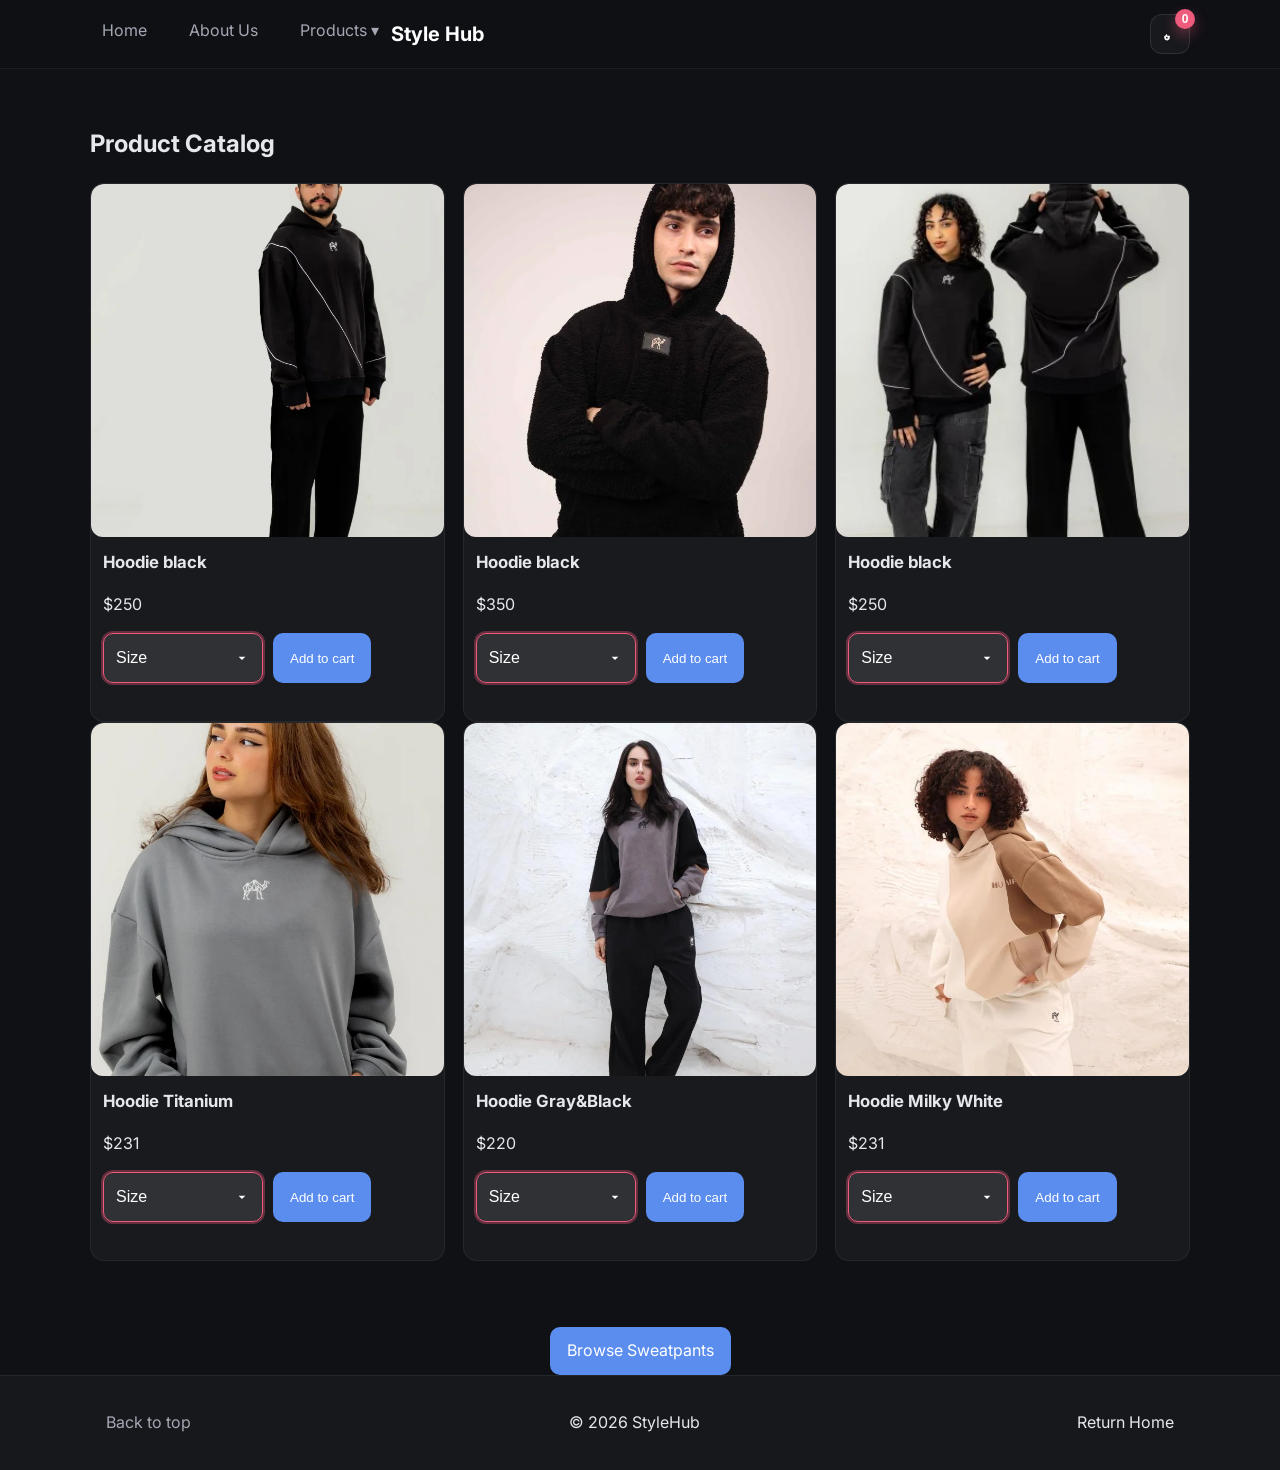
==== products.html @ 68227104 "Add files via upload" ====
<!DOCTYPE html>
<html lang="en">
<head>
  <meta charset="UTF-8">
  <meta name="viewport" content="width=device-width, initial-scale=1">
  <title>Products • StyleHub Clothing</title>
  <meta name="description" content="Browse StyleHub products across Men, Women, and Kids.">
  <meta name="keywords" content="clothing catalog, fashion products, apparel">
  <meta property="og:title" content="StyleHub Products">
  <meta property="og:type" content="website">
  <link rel="preconnect" href="https://fonts.googleapis.com">
  <link rel="preconnect" href="https://fonts.gstatic.com" crossorigin>
  <link href="https://fonts.googleapis.com/css2?family=Inter:wght@400;600;700&display=swap" rel="stylesheet">
  <link rel="stylesheet" href="styles/products.css">
</head>
<body>
  
  <header class="site-header">
    <div class="container header-inner">
      <input type="checkbox" id="nav-toggle" class="nav-toggle">
      <label for="nav-toggle" class="hamburger" aria-label="Toggle navigation" aria-controls="primary-navigation" aria-expanded="false">
        <span></span><span></span><span></span>
      </label>
      <nav id="primary-navigation" class="nav">
        <ul class="nav-links">
          <li><a href="index.html" >Home</a></li>
          <li><a href="about.html">About Us</a></li>
          <li class="dropdown">
            <a href="#">Products ▾</a>
            <ul class="dropdown-menu">
              <li><a href="products.html" class="active">Hoodies</a></li>
              <li><a href="sweatpants.html">Sweatpants</a></li>
            </ul>
          </li>
        </ul>
        <a href="index.html" class="logo">Style Hub</a>
      </nav>
      <div class="header-actions">
        <button class="cart-button" id="cart-button" aria-label="Open cart" aria-haspopup="dialog">
          <span class="cart-icon" aria-hidden="true"></span>
          <span class="cart-count" id="cart-count" aria-live="polite">0</span>
        </button>
      </div>
    </div>
  </header>

  <main>
    <section class="section container" aria-labelledby="catalog-title">
      <h1 id="catalog-title">Product Catalog</h1>
      
      <section id="Hoodies" class="catalog-section">
      
  <div class="grid cards" data-category="Hoodies">
          <article class="card product" data-category="Hoodies">
            <img src="pictures/هودى 6.webp" alt="Men's classic tee" loading="lazy" decoding="async" fetchpriority="low">
            <div class="card-body">
              <h3>Hoodie black </h3>
              <p>$250</p>
              <div class="controls">
                <select class="size" aria-label="Select size">
                  <option value="">Size</option>
                  <option>S</option>
                  <option>M</option>
                  <option>L</option>
                  <option>XL</option>
                </select>
                <button class="btn btn-primary add-to-cart" data-product="Classic Tee" data-price="25">Add to cart</button>
              </div>
              <div class="error" aria-live="polite"></div>
            </div>
          </article>
          
          <article class="card product" data-category="Hoodies">
            <img src="pictures/هودى3.webp" alt="Men's denim jacket" loading="lazy" decoding="async" fetchpriority="low">
            <div class="card-body">
              <h3>Hoodie black</h3>
              <p>$350</p>
              <div class="controls">
                <select class="size" aria-label="Select size">
                  <option value="">Size</option>
                  <option>S</option>
                  <option>M</option>
                  <option>L</option>
                  <option>XL</option>
                </select>
                <button class="btn btn-primary add-to-cart" data-product="Denim Jacket" data-price="69">Add to cart</button>
              </div>
              <div class="error" aria-live="polite"></div>
            </div>
          </article>
          
          <article class="card product" data-category="Hoodies">
            <img src="pictures/هودى 1.webp" alt="Men's chinos" loading="lazy" decoding="async" fetchpriority="low">
            <div class="card-body">
              <h3>Hoodie black</h3>
              <p>$250</p>
              <div class="controls">
                <select class="size" aria-label="Select size">
                  <option value="">Size</option>
                  <option>S</option>
                  <option>M</option>
                  <option>L</option>
                  <option>XL</option>
                </select>
                <button class="btn btn-primary add-to-cart" data-product="Chinos" data-price="49">Add to cart</button>
              </div>
              <div class="error" aria-live="polite"></div>
            </div>
          </article>
        </div>
      </section>

          <div class="grid cards" data-category="Hoodies">
          <article class="card product" data-category="Hoodies">
            <img src="pictures/دهودى2.webp" alt="Women's cardigan" loading="lazy" decoding="async" fetchpriority="low">
            <div class="card-body">
              <h3>Hoodie Titanium</h3>
              <p>$231</p>
              <div class="controls">
                <select class="size" aria-label="Select size">
                  <option value="">Size</option>
                  <option>S</option>
                  <option>M</option>
                  <option>L</option>
                  <option>XL</option>
                </select>
                <button class="btn btn-primary add-to-cart" data-product="Cardigan" data-price="59">Add to cart</button>
              </div>
              <div class="error" aria-live="polite"></div>
            </div>
          </article>
          
          <article class="card product" data-category="Hoodies">
            <img src="pictures/هودى4.webp" alt="Women's summer dress" loading="lazy" decoding="async" fetchpriority="low">
            <div class="card-body">
              <h3>Hoodie Gray&Black</h3>
              <p>$220</p>
              <div class="controls">
                <select class="size" aria-label="Select size">
                  <option value="">Size</option>
                  <option>S</option>
                  <option>M</option>
                  <option>L</option>
                  <option>XL</option>
                </select>
                <button class="btn btn-primary add-to-cart" data-product="Summer Dress" data-price="79">Add to cart</button>
              </div>
              <div class="error" aria-live="polite"></div>
            </div>
          </article>
          
          <article class="card product" data-category="Hoodies">
            <img src="pictures/هودى6.webp" alt="Women's blouse" loading="lazy" decoding="async" fetchpriority="low">
            <div class="card-body">
              <h3>Hoodie Milky White</h3>
              <p>$231</p>
              <div class="controls">
                <select class="size" aria-label="Select size">
                  <option value="">Size</option>
                  <option>S</option>
                  <option>M</option>
                  <option>L</option>
                  <option>XL</option>
                </select>
                <button class="btn btn-primary add-to-cart" data-product="Blouse" data-price="45">Add to cart</button>
              </div>
              <div class="error" aria-live="polite"></div>
            </div>
          </article>
        </div>
      </section>

    </section>
    <div style="text-align: center; margin-top: 30px;">
        <a class="btn btn-primary" href="Sweatpants.html">Browse Sweatpants</a>
      </div>
    </section>
  </main>

  <footer class="site-footer">
    <div class="container footer-inner">
      <a href="#top" class="back-to-top">Back to top</a>
      <p>© <span id="year"></span> StyleHub</p>
      <a href="index.html">Return Home</a>
    </div>
  </footer>

  <div id="toast" class="toast" aria-live="polite" aria-atomic="true"></div>
  
  <div class="cart-overlay" id="cart-overlay"></div>
  
  <aside class="cart-drawer" id="cart-drawer" role="dialog" aria-modal="true" aria-labelledby="cart-title">
    <div class="cart-header">
      <h2 id="cart-title">Your Cart</h2>
      <button class="btn btn-outline" id="cart-close">Close</button>
    </div>
    
    <div class="cart-items" id="cart-items">
      <div class="cart-empty" id="cart-empty">Your cart is empty.</div>
    </div>
    
    <div class="cart-footer">
      <div class="cart-total" id="cart-total">Total: $0</div>
      <button class="btn btn-primary" id="checkout-btn">Checkout</button>
    </div>
  </aside>
  
  <script src="scripts/products.js"></script>
</body>
</html>
---- styles/products.css ----
:root{
  --bg:#0f1115;
  --surface:#151821;
  --text:#e5e7eb;
  --muted:#a4a8b3;
  --primary:#5b8def;
  --accent:#ef5b7c;
  --success:#22c55e;
  --warning:#f59e0b
}

*{box-sizing:border-box}

html,body{margin:0;padding:0}

body{
  font-family:Inter,system-ui,Segoe UI,Arial,sans-serif;
  background:var(--bg);
  color:var(--text);
  line-height:1.6
}

img{max-width:100%;display:block;border-radius:12px}

a{color:var(--text);text-decoration:none}

.card > img{width:100%;height:auto;object-fit:cover;aspect-ratio:1/1}

.container{
  width:100%;
  max-width:1100px;
  margin:0 auto;
  padding:0 16px
}

.site-header{
  position:sticky;
  top:0;
  z-index:50;
  background:rgba(15,17,21,.8);
  backdrop-filter:saturate(120%) blur(8px);
  border-bottom:1px solid rgba(255,255,255,.06)
}

.header-inner{
  display:flex;
  align-items:center;
  justify-content:space-between;
  padding:14px 0
}

.logo{
  font-weight:700;
  font-size:1.25rem;
  color:#fff
}

.header-actions{
  display:flex;
  align-items:center;
  gap:12px
}

.cart-button{
  position:relative;
  display:inline-flex;
  align-items:center;
  justify-content:center;
  width:40px;height:40px;
  border-radius:12px;
  border:1px solid rgba(255,255,255,.1);
  background:rgba(255,255,255,.04);
  cursor:pointer;
  transition:transform .15s ease,background .2s ease
}

.cart-button:hover{
  background:rgba(255,255,255,.08);
  transform:translateY(-1px) scale(1.03)
}

.cart-icon{
  width:22px;height:22px;
  display:inline-block
}

.cart-icon::before{
  content:"";
  display:block;
  width:100%;height:100%;
  background:conic-gradient(from 180deg at 50% 50%, #fff 0 25%, transparent 0 100%);
  mask: url('data:image/svg+xml;utf8,<svg xmlns=%22http://www.w3.org/2000/svg%22 viewBox=%220 0 24 24%22><path fill=%22%23ffffff%22 d=%22M7 4h-2a1 1 0 0 0 0 2h2l1 7a3 3 0 1 0 3.5 2h3a3 3 0 1 0 2.5-1.5l1.5-7.5h-11l-.3-2zm2.5 12a1 1 0 1 1-2 0 1 1 0 0 1 2 0zm8 0a1 1 0 1 1-2 0 1 1 0 0 1 2 0zm-9.2-7h9.5l-1 5h-7.8l-.7-5z"/></svg>') center/contain no-repeat
}

.cart-count{
  position:absolute;
  top:-6px;right:-6px;
  background:var(--accent);
  color:#fff;
  border-radius:999px;
  min-width:20px;height:20px;
  padding:0 6px;
  display:flex;
  align-items:center;justify-content:center;
  font-size:.75rem;
  font-weight:700;
  box-shadow:0 6px 14px rgba(239,91,124,.4);
  transform-origin:center;
  transition:transform .2s ease
}

.cart-button.bounce .cart-count{
  animation:cartBounce .35s cubic-bezier(.2,.8,.3,1.2)
}

@keyframes cartBounce{
  0%{transform:scale(1)}
  40%{transform:scale(1.15)}
  100%{transform:scale(1)}
}

.nav-toggle{display:none}

.hamburger{
  width:36px;height:28px;
  display:none;
  align-items:center;justify-content:center;
  gap:5px;
  cursor:pointer
}

.hamburger span{
  display:block;
  width:26px;height:3px;
  background:#fff;
  border-radius:2px;
  transition:transform .3s ease,opacity .3s ease
}

.nav{display:flex}

.nav-links{
  list-style:none;
  display:flex;
  gap:18px;
  padding:0;margin:0
}

.nav-links a{
  padding:8px 12px;
  border-radius:8px;
  color:var(--muted);
  transition:color .2s ease,background .2s ease
}

.nav-links a:hover{
  color:#fff;
  background:rgba(255,255,255,.06)
}

.nav-links .active{
  color:#fff;
  background:rgba(255,255,255,.1)
}

.dropdown{position:relative}
.dropdown-menu{
  position:absolute;
  top:100%;
  left:0;
  display:none;
  flex-direction:column;
  background-color:#fff;
  padding:10px 0;
  min-width:160px;
  list-style:none;
  box-shadow:0 5px 15px rgba(0,0,0,.15);
  z-index:999
}
.dropdown.open .dropdown-menu{display:block}
.dropdown-menu li a{
  padding:10px 15px;
  display:block;
  color:#000;
  text-decoration:none
}
.dropdown-menu li a:hover{background-color:#f3f3f3}

@media (max-width:640px){
  .hamburger{display:flex}
  .nav{
    position:fixed;
    top:56px;
    left:0;
    right:0;
    background:rgba(15,17,21,.95);
    border-bottom:1px solid rgba(255,255,255,.06)
  }
  .nav-links{
    flex-direction:column;
    padding:12px
  }
  .nav-links a{padding:12px}
  #nav-toggle:not(:checked) ~ .nav{display:none}
}
.hero{
  padding:40px 0 24px;
  background:linear-gradient(180deg,rgba(91,141,239,.15),transparent)
}

.hero-inner{
  display:grid;
  grid-template-columns:1.1fr .9fr;
  gap:24px;
  align-items:center
}

.hero-text h1{
  font-size:2.4rem;
  margin:0 0 8px
}

.hero-text p{color:var(--muted)}

.hero-cta{
  display:flex;
  gap:12px;
  margin-top:16px
}

.btn{
  display:inline-block;
  padding:10px 16px;
  border-radius:10px;
  border:1px solid rgba(255,255,255,.2);
  transition:transform .1s ease,background .2s ease,color .2s ease
}

.btn-primary{
  background:var(--primary);
  color:#fff;
  border-color:transparent
}

.btn-outline{
  background:transparent;
  color:#fff
}

.btn:hover{transform:translateY(-1px)}

.inpage-nav{
  display:flex;
  gap:14px;
  align-items:center;
  justify-content:flex-start;
  margin:12px 0 0
}

.inpage-nav a{
  padding:6px 10px;
  border-radius:8px;
  background:rgba(255,255,255,.06)
}

.section{padding:36px 0}

.section-alt{background:var(--surface)}

.grid{display:grid;gap:18px}

.cards{grid-template-columns:repeat(3,1fr)}

.card{
  background:rgba(255,255,255,.04);
  border:1px solid rgba(255,255,255,.06);
  border-radius:14px;
  overflow:hidden;
  transition:transform .2s ease,box-shadow .2s ease
}

.card:hover{
  transform:translateY(-4px) scale(1.01);
  box-shadow:0 10px 24px rgba(0,0,0,.35)
}

.card-body{padding:12px}

.card-body h3{
  margin:0 0 6px;
  font-size:1.05rem
}

.categories{grid-template-columns:repeat(3,1fr)}

.category{position:relative}

.category span{
  position:absolute;
  left:12px;bottom:12px;
  background:rgba(0,0,0,.5);
  padding:6px 10px;
  border-radius:8px
}

.site-footer{
  border-top:1px solid rgba(255,255,255,.06);
  padding:18px 0;
  background:rgba(255,255,255,.03)
}

.footer-inner{
  display:flex;
  gap:14px;
  align-items:center;
  justify-content:space-between
}

.back-to-top{color:var(--muted)}

.catalog-section h2{margin:22px 0 14px}

.controls{
  display:flex;
  gap:10px;
  margin-top:10px
}

.size{
  -webkit-appearance:none;
  -moz-appearance:none;
  appearance:none;
  cursor:pointer;
  padding:12px 40px 12px 12px;
  min-width:160px;
  line-height:1.5;
  font-size:1rem;
  border-radius:10px;
  border:1px solid rgba(255,255,255,.24);
  background:rgba(255,255,255,.10);
  color:#fff;
  box-shadow:inset 0 2px 10px rgba(0,0,0,.15);
  transition:border-color .2s ease,box-shadow .2s ease,background .2s ease,color .2s ease;
  background-image:url('data:image/svg+xml;utf8,<svg xmlns="http://www.w3.org/2000/svg" viewBox="0 0 24 24" fill="%23ffffff"><path d="M7 10l5 5 5-5z"/></svg>');
  background-repeat:no-repeat;
  background-position:right 12px center;
  background-size:16px
}

.size:hover{background:rgba(255,255,255,.12);box-shadow:inset 0 2px 12px rgba(0,0,0,.18)}
.size:focus{outline:none;border-color:var(--primary);box-shadow:0 0 0 3px rgba(91,141,239,.35)}
.size:active{background:rgba(255,255,255,.14)}
.size:disabled{opacity:.6;cursor:not-allowed}
.size[aria-invalid="true"]{border-color:var(--accent);box-shadow:0 0 0 2px rgba(239,91,124,.35)}
.size option{background:#fff;color:#000;font-size:1rem}
.size option[value=""]{color:#6b7280}

@media (max-width: 640px){
  .controls{flex-wrap:wrap;gap:12px}
  .size{width:100%}
}

.error{
  color:#ff6b6b;
  margin-top:8px;
  min-height:18px
}

.filter-bar{
  display:flex;
  justify-content:flex-end;
  margin:10px 0
}

.filter-empty{
  background:rgba(255,255,255,.06);
  padding:12px;
  border-radius:10px;
  text-align:center
}

.load-more-wrap{
  display:flex;
  gap:12px;
  align-items:center;
  justify-content:center;
  margin:20px 0
}

.btn[disabled]{
  opacity:.6;
  cursor:not-allowed
}

.load-more-status{
  color:var(--muted)
}

.toast{
  position:fixed;
  left:50%;
  bottom:18px;
  transform:translateX(-50%);
  background:#1f2937;
  color:#fff;
  padding:10px 14px;
  border-radius:12px;
  box-shadow:0 8px 20px rgba(0,0,0,.35);
  opacity:0;
  pointer-events:none;
  transition:opacity .25s ease
}

.toast.show{opacity:1}

.cart-overlay{
  position:fixed;
  inset:0;
  background:rgba(0,0,0,.5);
  opacity:0;
  pointer-events:none;
  transition:opacity .25s ease;
  z-index:1000
}

.cart-drawer{
  position:fixed;
  top:0;right:0;
  width:360px;
  max-width:90vw;
  height:100vh;
  background:var(--surface);
  border-left:1px solid rgba(255,255,255,.08);
  transform:translateX(100%);
  transition:transform .28s cubic-bezier(.22,.61,.36,1);
  display:flex;
  flex-direction:column;
  z-index:1001;
  will-change:transform
}

.cart-header{
  display:flex;
  align-items:center;
  justify-content:space-between;
  padding:14px;
  border-bottom:1px solid rgba(255,255,255,.08)
}

.cart-items{
  flex:1;
  overflow:auto;
  padding:10px;
  -webkit-overflow-scrolling:touch;
  overscroll-behavior:contain
}

.cart-item{
  display:flex;
  align-items:center;
  gap:12px;
  background:rgba(255,255,255,.03);
  border:1px solid rgba(255,255,255,.06);
  border-radius:12px;
  padding:10px;
  margin-bottom:10px
}

.cart-item.loading{
  opacity:.6;
  pointer-events:none
}

.cart-item-info{flex:1}

.qty{
  display:inline-flex;
  align-items:center;
  gap:8px;
  border:1px solid rgba(255,255,255,.1);
  border-radius:10px;
  padding:4px 8px
}

.qty button{
  background:transparent;
  border:none;
  color:#fff;
  cursor:pointer;
  font-size:1rem
}

.spinner{
  width:16px;height:16px;
  border:2px solid #fff;
  border-top-color:transparent;
  border-radius:50%;
  animation:spin .8s linear infinite;
  margin-left:auto
}

@keyframes spin{
  to{transform:rotate(360deg)}
}

.cart-empty{
  padding:20px;
  color:var(--muted);
  text-align:center
}

.cart-footer{
  padding:14px;
  border-top:1px solid rgba(255,255,255,.08);
  display:flex;
  align-items:center;
  justify-content:space-between
}

.cart-total{
  font-weight:700;
  display:flex;
  flex-direction:column;
  gap:6px
}

.cart-open .cart-overlay{
  opacity:1;
  pointer-events:auto
}

.cart-open .cart-drawer{
  transform:translateX(0)
}

.cart-open{overflow:hidden}

.today{margin-top:14px;color:var(--muted)}

@media (max-width: 900px){
  .hero-inner{grid-template-columns:1fr}
  .cards{grid-template-columns:repeat(2,1fr)}
  .categories{grid-template-columns:repeat(2,1fr)}
}

@media (max-width: 640px){
  .cards{grid-template-columns:1fr}
  .categories{grid-template-columns:1fr}
  .hamburger{display:flex}
  .nav{
    position:fixed;
    top:56px;
    left:0;right:0;
    background:rgba(15,17,21,.95);
    border-bottom:1px solid rgba(255,255,255,.06)
  }
  .nav-links{
    flex-direction:column;
    padding:12px
  }
  .nav-links a{padding:12px}
  #nav-toggle:not(:checked) ~ .nav{display:none}
  .cart-drawer{width:100%;max-width:none}
}
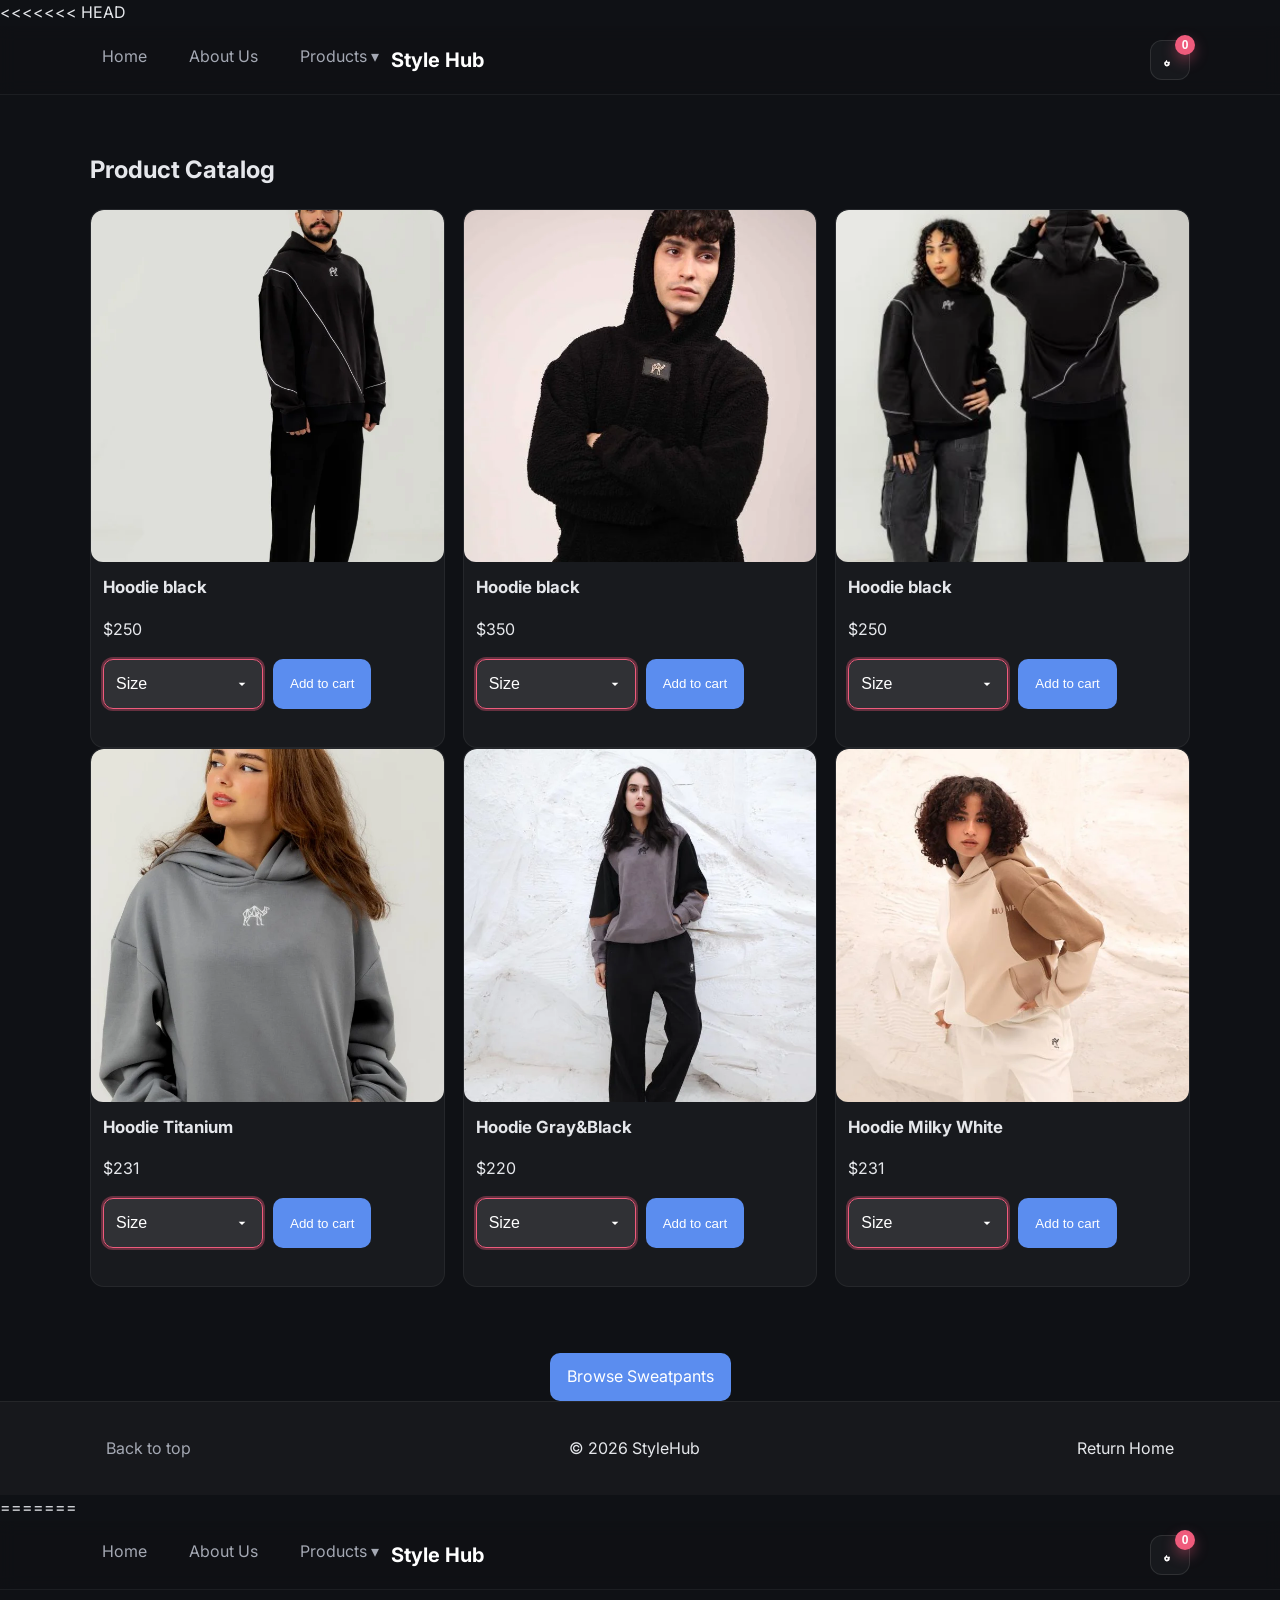
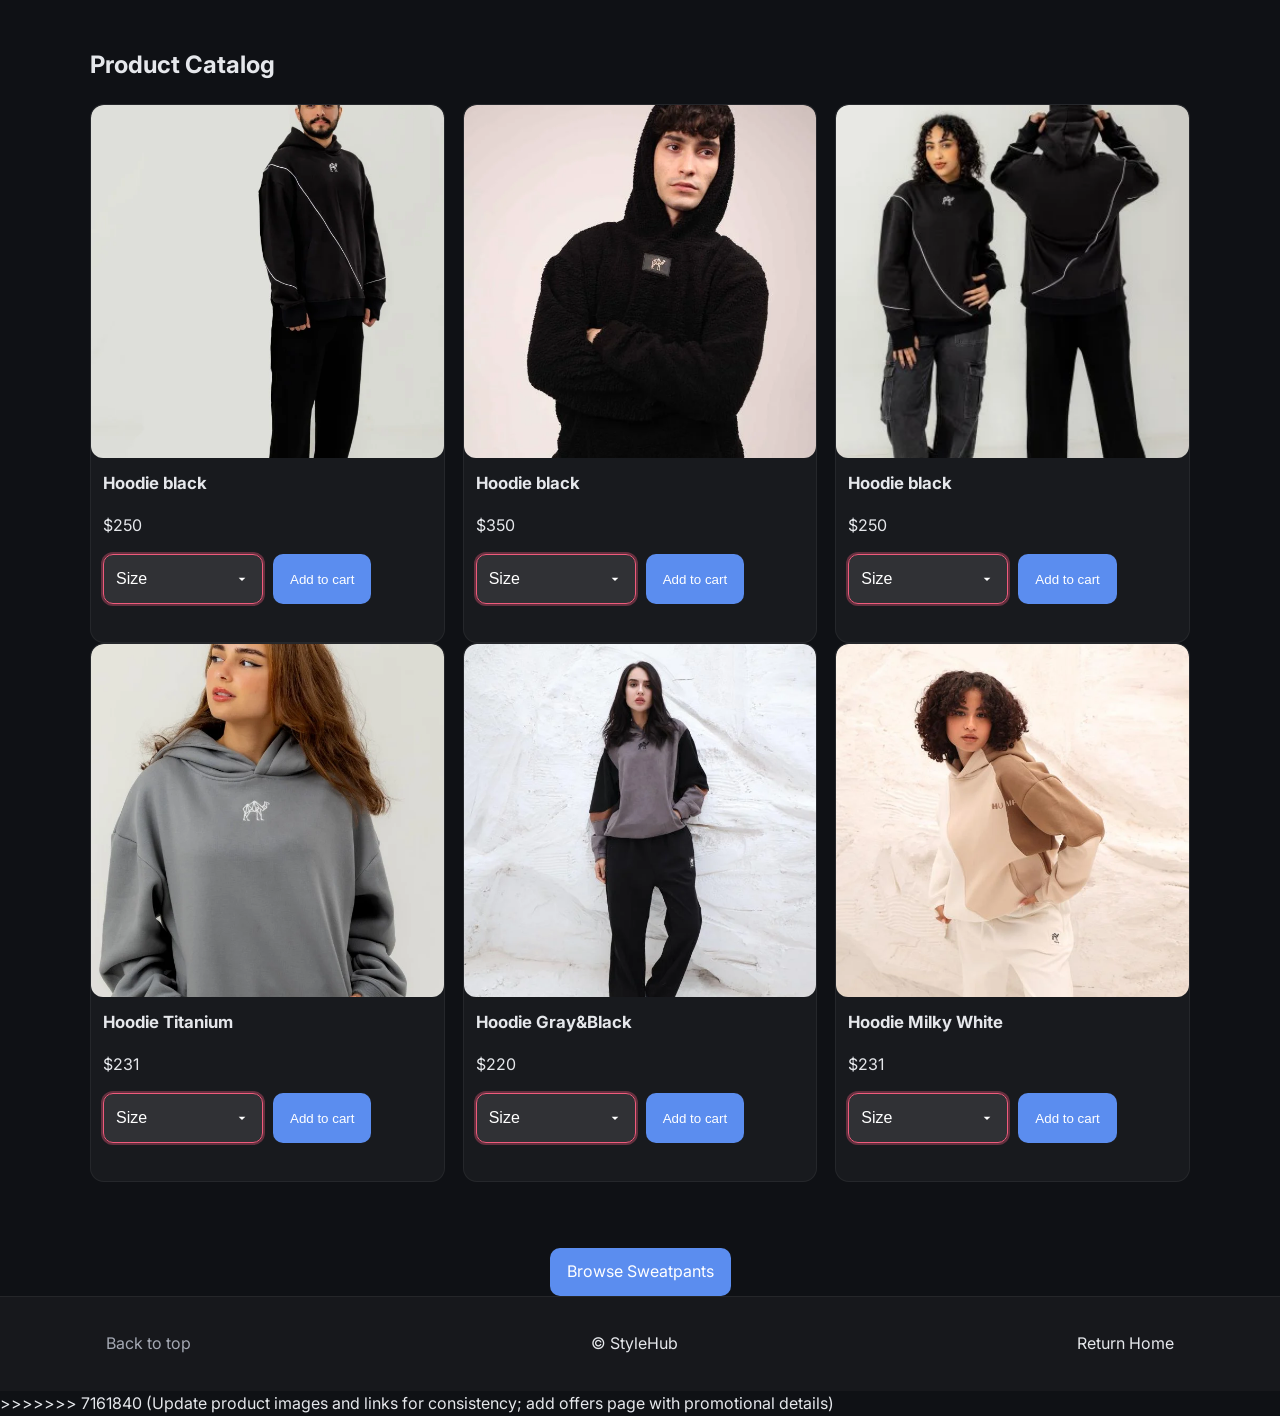
==== commit 0926b509: "Update product images and links for consistency; add offers page with promotional details" ====
--- a/products.html
+++ b/products.html
@@ -1,3 +1,4 @@
+<<<<<<< HEAD
 <!DOCTYPE html>
 <html lang="en">
 <head>
@@ -208,3 +209,215 @@
   <script src="scripts/products.js"></script>
 </body>
 </html>
+=======
+<!DOCTYPE html>
+<html lang="en">
+<head>
+  <meta charset="UTF-8">
+  <meta name="viewport" content="width=device-width, initial-scale=1">
+  <title>Products • StyleHub Clothing</title>
+  <meta name="description" content="Browse StyleHub products across Men, Women, and Kids.">
+  <meta name="keywords" content="clothing catalog, fashion products, apparel">
+  <meta property="og:title" content="StyleHub Products">
+  <meta property="og:type" content="website">
+  <link rel="preconnect" href="https://fonts.googleapis.com">
+  <link rel="preconnect" href="https://fonts.gstatic.com" crossorigin>
+  <link href="https://fonts.googleapis.com/css2?family=Inter:wght@400;600;700&display=swap" rel="stylesheet">
+  <link rel="stylesheet" href="styles/products.css">
+</head>
+<body>
+  
+  <header class="site-header">
+    <div class="container header-inner">
+      <input type="checkbox" id="nav-toggle" class="nav-toggle">
+      <label for="nav-toggle" class="hamburger" aria-label="Toggle navigation" aria-controls="primary-navigation" aria-expanded="false">
+        <span></span><span></span><span></span>
+      </label>
+      <nav id="primary-navigation" class="nav">
+        <ul class="nav-links">
+          <li><a href="index.html" >Home</a></li>
+          <li><a href="about.html">About Us</a></li>
+          <li class="dropdown">
+            <a href="#">Products ▾</a>
+            <ul class="dropdown-menu">
+              <li><a href="products.html" class="active">Hoodies</a></li>
+              <li><a href="sweatpants.html">Sweatpants</a></li>
+            </ul>
+          </li>
+        </ul>
+        <a href="index.html" class="logo">Style Hub</a>
+      </nav>
+      <div class="header-actions">
+        <button class="cart-button" id="cart-button" aria-label="Open cart" aria-haspopup="dialog">
+          <span class="cart-icon" aria-hidden="true"></span>
+          <span class="cart-count" id="cart-count" aria-live="polite">0</span>
+        </button>
+      </div>
+    </div>
+  </header>
+
+  <main>
+    <section class="section container" aria-labelledby="catalog-title">
+      <h1 id="catalog-title">Product Catalog</h1>
+      
+      <section id="Hoodies" class="catalog-section">
+      
+  <div class="grid cards" data-category="Hoodies">
+          <article class="card product" data-category="Hoodies">
+            <img src="pictures/هودى 6.webp" alt="Men's classic tee" loading="lazy" decoding="async" fetchpriority="low">
+            <div class="card-body">
+              <h3>Hoodie black </h3>
+              <p>$250</p>
+              <div class="controls">
+                <select class="size" aria-label="Select size">
+                  <option value="">Size</option>
+                  <option>S</option>
+                  <option>M</option>
+                  <option>L</option>
+                  <option>XL</option>
+                </select>
+                <button class="btn btn-primary add-to-cart" data-product="Classic Tee" data-price="25">Add to cart</button>
+              </div>
+              <div class="error" aria-live="polite"></div>
+            </div>
+          </article>
+          
+          <article class="card product" data-category="Hoodies">
+            <img src="pictures/هودى3.webp" alt="Men's denim jacket" loading="lazy" decoding="async" fetchpriority="low">
+            <div class="card-body">
+              <h3>Hoodie black</h3>
+              <p>$350</p>
+              <div class="controls">
+                <select class="size" aria-label="Select size">
+                  <option value="">Size</option>
+                  <option>S</option>
+                  <option>M</option>
+                  <option>L</option>
+                  <option>XL</option>
+                </select>
+                <button class="btn btn-primary add-to-cart" data-product="Denim Jacket" data-price="69">Add to cart</button>
+              </div>
+              <div class="error" aria-live="polite"></div>
+            </div>
+          </article>
+          
+          <article class="card product" data-category="Hoodies">
+            <img src="pictures/هودى 1.webp" alt="Men's chinos" loading="lazy" decoding="async" fetchpriority="low">
+            <div class="card-body">
+              <h3>Hoodie black</h3>
+              <p>$250</p>
+              <div class="controls">
+                <select class="size" aria-label="Select size">
+                  <option value="">Size</option>
+                  <option>S</option>
+                  <option>M</option>
+                  <option>L</option>
+                  <option>XL</option>
+                </select>
+                <button class="btn btn-primary add-to-cart" data-product="Chinos" data-price="49">Add to cart</button>
+              </div>
+              <div class="error" aria-live="polite"></div>
+            </div>
+          </article>
+        </div>
+      </section>
+
+          <div class="grid cards" data-category="Hoodies">
+          <article class="card product" data-category="Hoodies">
+            <img src="pictures/دهودى2.webp" alt="Women's cardigan" loading="lazy" decoding="async" fetchpriority="low">
+            <div class="card-body">
+              <h3>Hoodie Titanium</h3>
+              <p>$231</p>
+              <div class="controls">
+                <select class="size" aria-label="Select size">
+                  <option value="">Size</option>
+                  <option>S</option>
+                  <option>M</option>
+                  <option>L</option>
+                  <option>XL</option>
+                </select>
+                <button class="btn btn-primary add-to-cart" data-product="Cardigan" data-price="59">Add to cart</button>
+              </div>
+              <div class="error" aria-live="polite"></div>
+            </div>
+          </article>
+          
+          <article class="card product" data-category="Hoodies">
+            <img src="pictures/هودى4.webp" alt="Women's summer dress" loading="lazy" decoding="async" fetchpriority="low">
+            <div class="card-body">
+              <h3>Hoodie Gray&Black</h3>
+              <p>$220</p>
+              <div class="controls">
+                <select class="size" aria-label="Select size">
+                  <option value="">Size</option>
+                  <option>S</option>
+                  <option>M</option>
+                  <option>L</option>
+                  <option>XL</option>
+                </select>
+                <button class="btn btn-primary add-to-cart" data-product="Summer Dress" data-price="79">Add to cart</button>
+              </div>
+              <div class="error" aria-live="polite"></div>
+            </div>
+          </article>
+          
+          <article class="card product" data-category="Hoodies">
+            <img src="pictures/هودى6.webp" alt="Women's blouse" loading="lazy" decoding="async" fetchpriority="low">
+            <div class="card-body">
+              <h3>Hoodie Milky White</h3>
+              <p>$231</p>
+              <div class="controls">
+                <select class="size" aria-label="Select size">
+                  <option value="">Size</option>
+                  <option>S</option>
+                  <option>M</option>
+                  <option>L</option>
+                  <option>XL</option>
+                </select>
+                <button class="btn btn-primary add-to-cart" data-product="Blouse" data-price="45">Add to cart</button>
+              </div>
+              <div class="error" aria-live="polite"></div>
+            </div>
+          </article>
+        </div>
+      </section>
+
+    </section>
+    <div style="text-align: center; margin-top: 30px;">
+        <a class="btn btn-primary" href="sweatpants.html">Browse Sweatpants</a>
+      </div>
+    </section>
+  </main>
+
+  <footer class="site-footer">
+    <div class="container footer-inner">
+      <a href="#top" class="back-to-top">Back to top</a>
+      <p>© <span id="year"></span> StyleHub</p>
+      <a href="index.html">Return Home</a>
+    </div>
+  </footer>
+
+  <div id="toast" class="toast" aria-live="polite" aria-atomic="true"></div>
+  
+  <div class="cart-overlay" id="cart-overlay"></div>
+  
+  <aside class="cart-drawer" id="cart-drawer" role="dialog" aria-modal="true" aria-labelledby="cart-title">
+    <div class="cart-header">
+      <h2 id="cart-title">Your Cart</h2>
+      <button class="btn btn-outline" id="cart-close">Close</button>
+    </div>
+    
+    <div class="cart-items" id="cart-items">
+      <div class="cart-empty" id="cart-empty">Your cart is empty.</div>
+    </div>
+    
+    <div class="cart-footer">
+      <div class="cart-total" id="cart-total">Total: $0</div>
+      <button class="btn btn-primary" id="checkout-btn">Checkout</button>
+    </div>
+  </aside>
+  
+  <script src="scripts/products.js"></script>
+</body>
+</html>
+>>>>>>> 7161840 (Update product images and links for consistency; add offers page with promotional details)
